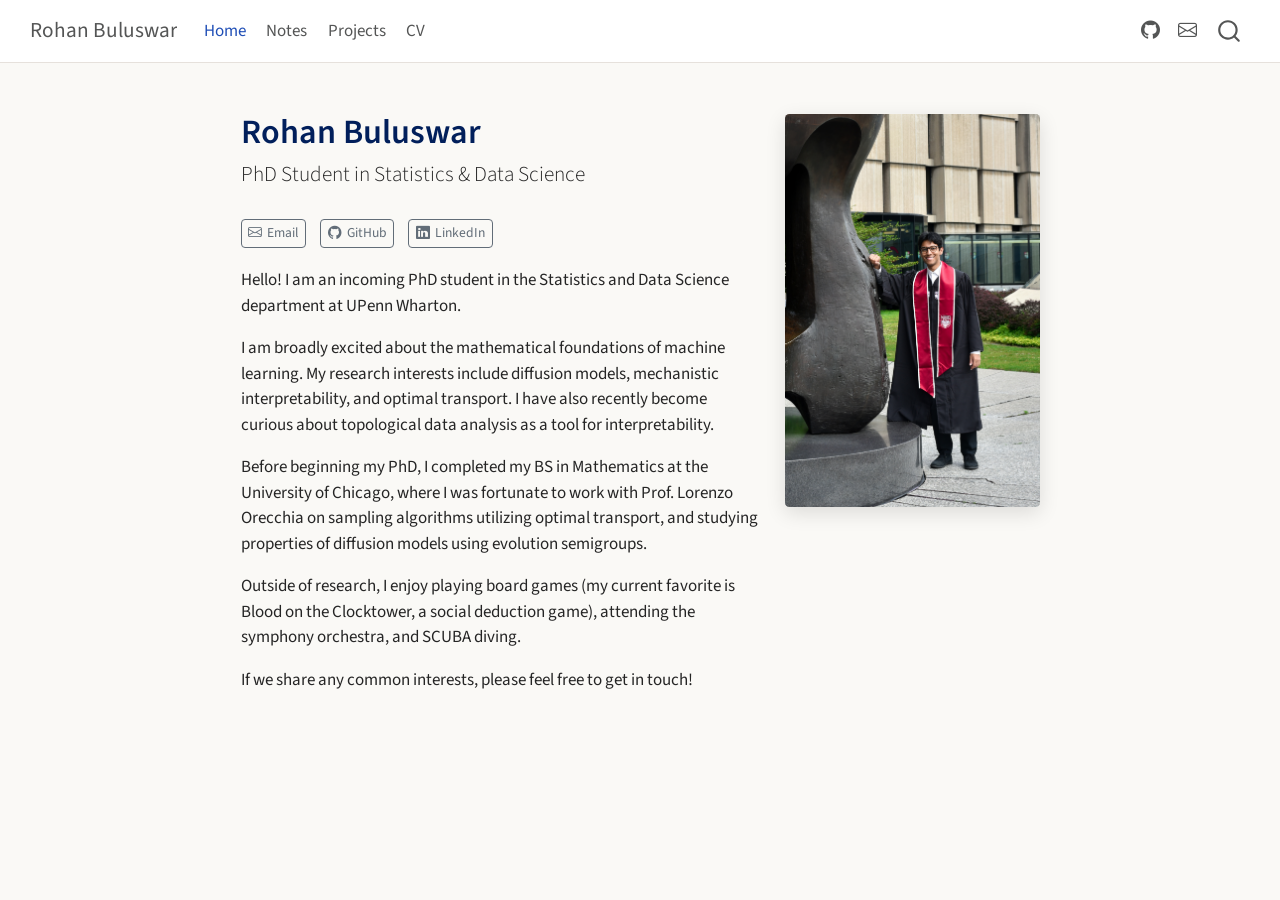
==== docs/index.html @ c15909c0 "Initial personal website" ====
<!DOCTYPE html>
<html xmlns="http://www.w3.org/1999/xhtml" lang="en" xml:lang="en"><head>

<meta charset="utf-8">
<meta name="generator" content="quarto-1.9.38">

<meta name="viewport" content="width=device-width, initial-scale=1.0, user-scalable=yes">


<title>Rohan Buluswar</title>
<style>
/* Default styles provided by pandoc.
** See https://pandoc.org/MANUAL.html#variables-for-html for config info.
*/
code{white-space: pre-wrap;}
span.smallcaps{font-variant: small-caps;}
div.columns{display: flex; gap: min(4vw, 1.5em);}
div.column{flex: auto; overflow-x: auto;}
div.hanging-indent{margin-left: 1.5em; text-indent: -1.5em;}
ul.task-list{list-style: none;}
ul.task-list li input[type="checkbox"] {
  width: 0.8em;
  margin: 0 0.8em 0.2em -1em; /* quarto-specific, see https://github.com/quarto-dev/quarto-cli/issues/4556 */ 
  vertical-align: middle;
}
</style>


<script src="site_libs/quarto-nav/quarto-nav.js"></script>
<script src="site_libs/quarto-nav/headroom.min.js"></script>
<script src="site_libs/clipboard/clipboard.min.js"></script>
<script src="site_libs/quarto-search/autocomplete.umd.js"></script>
<script src="site_libs/quarto-search/fuse.min.js"></script>
<script src="site_libs/quarto-search/quarto-search.js"></script>
<meta name="quarto:offset" content="./">
<script src="site_libs/quarto-html/quarto.js" type="module"></script>
<script src="site_libs/quarto-html/tabsets/tabsets.js" type="module"></script>
<script src="site_libs/quarto-html/popper.min.js"></script>
<script src="site_libs/quarto-html/tippy.umd.min.js"></script>
<link href="site_libs/quarto-html/tippy.css" rel="stylesheet">
<link href="site_libs/quarto-html/quarto-syntax-highlighting-15634bcf2e68342d4ad2dfa704d543f6.css" rel="stylesheet" id="quarto-text-highlighting-styles">
<script src="site_libs/bootstrap/bootstrap.min.js"></script>
<link href="site_libs/bootstrap/bootstrap-icons.css" rel="stylesheet">
<link href="site_libs/bootstrap/bootstrap-158031087360bce0ff56dc785ce39e06.min.css" rel="stylesheet" append-hash="true" id="quarto-bootstrap" data-mode="light">
<script id="quarto-search-options" type="application/json">{
  "location": "navbar",
  "copy-button": false,
  "collapse-after": 3,
  "panel-placement": "end",
  "type": "overlay",
  "limit": 50,
  "keyboard-shortcut": [
    "f",
    "/",
    "s"
  ],
  "show-item-context": false,
  "language": {
    "search-no-results-text": "No results",
    "search-matching-documents-text": "matching documents",
    "search-copy-link-title": "Copy link to search",
    "search-hide-matches-text": "Hide additional matches",
    "search-more-match-text": "more match in this document",
    "search-more-matches-text": "more matches in this document",
    "search-clear-button-title": "Clear",
    "search-text-placeholder": "",
    "search-detached-cancel-button-title": "Cancel",
    "search-submit-button-title": "Submit",
    "search-label": "Search"
  }
}</script>


<link rel="stylesheet" href="styles.css">
</head>

<body class="nav-fixed fullcontent quarto-light">

<div id="quarto-search-results"></div>
  <header id="quarto-header" class="headroom fixed-top">
    <nav class="navbar navbar-expand-lg " data-bs-theme="dark">
      <div class="navbar-container container-fluid">
      <div class="navbar-brand-container mx-auto">
    <a class="navbar-brand" href="./index.html">
    <span class="navbar-title">Rohan Buluswar</span>
    </a>
  </div>
            <div id="quarto-search" class="" title="Search"></div>
          <button class="navbar-toggler" type="button" data-bs-toggle="collapse" data-bs-target="#navbarCollapse" aria-controls="navbarCollapse" role="menu" aria-expanded="false" aria-label="Toggle navigation" onclick="if (window.quartoToggleHeadroom) { window.quartoToggleHeadroom(); }">
  <span class="navbar-toggler-icon"></span>
</button>
          <div class="collapse navbar-collapse" id="navbarCollapse">
            <ul class="navbar-nav navbar-nav-scroll me-auto">
  <li class="nav-item">
    <a class="nav-link active" href="./index.html" aria-current="page"> 
<span class="menu-text">Home</span></a>
  </li>  
  <li class="nav-item">
    <a class="nav-link" href="./notes.html"> 
<span class="menu-text">Notes</span></a>
  </li>  
  <li class="nav-item">
    <a class="nav-link" href="./projects.html"> 
<span class="menu-text">Projects</span></a>
  </li>  
  <li class="nav-item">
    <a class="nav-link" href="./cv.html"> 
<span class="menu-text">CV</span></a>
  </li>  
</ul>
            <ul class="navbar-nav navbar-nav-scroll ms-auto">
  <li class="nav-item compact">
    <a class="nav-link" href="https://github.com/rbuluswar"> <i class="bi bi-github" role="img">
</i> 
<span class="menu-text"></span></a>
  </li>  
  <li class="nav-item compact">
    <a class="nav-link" href="mailto:buluswar@wharton.upenn.edu"> <i class="bi bi-envelope" role="img">
</i> 
<span class="menu-text"></span></a>
  </li>  
</ul>
          </div> <!-- /navcollapse -->
            <div class="quarto-navbar-tools">
</div>
      </div> <!-- /container-fluid -->
    </nav>
</header>
<!-- content -->
<div id="quarto-content" class="quarto-container page-columns page-rows-contents page-layout-article page-navbar">
<!-- sidebar -->
<!-- margin-sidebar -->
    
<!-- main -->
<div class="quarto-about-solana column-body">
  <div class="about-entity">
    <div class="entity-contents">
      <header id="title-block-header" class="quarto-title-block default">
<div class="quarto-title">
<h1 class="title">Rohan Buluswar</h1>
<p class="subtitle lead">PhD Student in Statistics &amp; Data Science</p>
</div>
<div class="quarto-title-meta">
  </div>
</header> <div class="about-links">
  <a href="mailto:buluswar@wharton.upenn.edu" class="about-link" rel="" target="">
    <i class="bi bi-envelope"></i>
     <span class="about-link-text">Email</span>
  </a>
  <a href="https://github.com/rbuluswar" class="about-link" rel="" target="">
    <i class="bi bi-github"></i>
     <span class="about-link-text">GitHub</span>
  </a>
  <a href="https://www.linkedin.com/in/rohan-buluswar-81295524b/" class="about-link" rel="" target="">
    <i class="bi bi-linkedin"></i>
     <span class="about-link-text">LinkedIn</span>
  </a>
</div>
      <div class="about-contents"><main class="content" id="quarto-document-content">
<p>Hello! I am an incoming PhD student in the Statistics and Data Science department at UPenn Wharton.</p>
<p>I am broadly excited about the mathematical foundations of machine learning. My research interests include diffusion models, mechanistic interpretability, and optimal transport. I have also recently become curious about topological data analysis as a tool for interpretability.</p>
<p>Before beginning my PhD, I completed my BS in Mathematics at the University of Chicago, where I was fortunate to work with Prof.&nbsp;Lorenzo Orecchia on sampling algorithms utilizing optimal transport, and studying properties of diffusion models using evolution semigroups.</p>
<p>Outside of research, I enjoy playing board games (my current favorite is Blood on the Clocktower, a social deduction game), attending the symphony orchestra, and SCUBA diving.</p>
<p>If we share any common interests, please feel free to get in touch!</p>


</main></div>
    </div>
    <img src="profile.jpg" class="about-image
  rounded " style="width: 15em;">
  </div>
</div>
 <!-- /main -->
<script id="quarto-html-after-body" type="application/javascript">
  window.document.addEventListener("DOMContentLoaded", function (event) {
    const isCodeAnnotation = (el) => {
      for (const clz of el.classList) {
        if (clz.startsWith('code-annotation-')) {                     
          return true;
        }
      }
      return false;
    }
    const onCopySuccess = function(e) {
      // button target
      const button = e.trigger;
      // don't keep focus
      button.blur();
      // flash "checked"
      button.classList.add('code-copy-button-checked');
      var currentTitle = button.getAttribute("title");
      button.setAttribute("title", "Copied!");
      let tooltip;
      if (window.bootstrap) {
        button.setAttribute("data-bs-toggle", "tooltip");
        button.setAttribute("data-bs-placement", "left");
        button.setAttribute("data-bs-title", "Copied!");
        tooltip = new bootstrap.Tooltip(button, 
          { trigger: "manual", 
            customClass: "code-copy-button-tooltip",
            offset: [0, -8]});
        tooltip.show();    
      }
      setTimeout(function() {
        if (tooltip) {
          tooltip.hide();
          button.removeAttribute("data-bs-title");
          button.removeAttribute("data-bs-toggle");
          button.removeAttribute("data-bs-placement");
        }
        button.setAttribute("title", currentTitle);
        button.classList.remove('code-copy-button-checked');
      }, 1000);
      // clear code selection
      e.clearSelection();
    }
    const getTextToCopy = function(trigger) {
      const outerScaffold = trigger.parentElement.cloneNode(true);
      const codeEl = outerScaffold.querySelector('code');
      for (const childEl of codeEl.children) {
        if (isCodeAnnotation(childEl)) {
          childEl.remove();
        }
      }
      return codeEl.innerText;
    }
    const clipboard = new window.ClipboardJS('.code-copy-button:not([data-in-quarto-modal])', {
      text: getTextToCopy
    });
    clipboard.on('success', onCopySuccess);
    if (window.document.getElementById('quarto-embedded-source-code-modal')) {
      const clipboardModal = new window.ClipboardJS('.code-copy-button[data-in-quarto-modal]', {
        text: getTextToCopy,
        container: window.document.getElementById('quarto-embedded-source-code-modal')
      });
      clipboardModal.on('success', onCopySuccess);
    }
      var localhostRegex = new RegExp(/^(?:http|https):\/\/localhost\:?[0-9]*\//);
      var mailtoRegex = new RegExp(/^mailto:/);
        var filterRegex = new RegExp('/' + window.location.host + '/');
      var isInternal = (href) => {
          return filterRegex.test(href) || localhostRegex.test(href) || mailtoRegex.test(href);
      }
      // Inspect non-navigation links and adorn them if external
     var links = window.document.querySelectorAll('a[href]:not(.nav-link):not(.navbar-brand):not(.toc-action):not(.sidebar-link):not(.sidebar-item-toggle):not(.pagination-link):not(.no-external):not([aria-hidden]):not(.dropdown-item):not(.quarto-navigation-tool):not(.about-link)');
      for (var i=0; i<links.length; i++) {
        const link = links[i];
        if (!isInternal(link.href)) {
          // undo the damage that might have been done by quarto-nav.js in the case of
          // links that we want to consider external
          if (link.dataset.originalHref !== undefined) {
            link.href = link.dataset.originalHref;
          }
        }
      }
    function tippyHover(el, contentFn, onTriggerFn, onUntriggerFn) {
      const config = {
        allowHTML: true,
        maxWidth: 500,
        delay: 100,
        arrow: false,
        appendTo: function(el) {
            return el.parentElement;
        },
        interactive: true,
        interactiveBorder: 10,
        theme: 'quarto',
        placement: 'bottom-start',
      };
      if (contentFn) {
        config.content = contentFn;
      }
      if (onTriggerFn) {
        config.onTrigger = onTriggerFn;
      }
      if (onUntriggerFn) {
        config.onUntrigger = onUntriggerFn;
      }
      window.tippy(el, config); 
    }
    const noterefs = window.document.querySelectorAll('a[role="doc-noteref"]');
    for (var i=0; i<noterefs.length; i++) {
      const ref = noterefs[i];
      tippyHover(ref, function() {
        // use id or data attribute instead here
        let href = ref.getAttribute('data-footnote-href') || ref.getAttribute('href');
        try { href = new URL(href).hash; } catch {}
        const id = href.replace(/^#\/?/, "");
        const note = window.document.getElementById(id);
        if (note) {
          return note.innerHTML;
        } else {
          return "";
        }
      });
    }
    const xrefs = window.document.querySelectorAll('a.quarto-xref');
    const processXRef = (id, note) => {
      // Strip column container classes
      const stripColumnClz = (el) => {
        el.classList.remove("page-full", "page-columns");
        if (el.children) {
          for (const child of el.children) {
            stripColumnClz(child);
          }
        }
      }
      stripColumnClz(note)
      if (id === null || id.startsWith('sec-')) {
        // Special case sections, only their first couple elements
        const container = document.createElement("div");
        if (note.children && note.children.length > 2) {
          container.appendChild(note.children[0].cloneNode(true));
          for (let i = 1; i < note.children.length; i++) {
            const child = note.children[i];
            if (child.tagName === "P" && child.innerText === "") {
              continue;
            } else {
              container.appendChild(child.cloneNode(true));
              break;
            }
          }
          if (window.Quarto?.typesetMath) {
            window.Quarto.typesetMath(container);
          }
          return container.innerHTML
        } else {
          if (window.Quarto?.typesetMath) {
            window.Quarto.typesetMath(note);
          }
          return note.innerHTML;
        }
      } else {
        // Remove any anchor links if they are present
        const anchorLink = note.querySelector('a.anchorjs-link');
        if (anchorLink) {
          anchorLink.remove();
        }
        if (window.Quarto?.typesetMath) {
          window.Quarto.typesetMath(note);
        }
        if (note.classList.contains("callout")) {
          return note.outerHTML;
        } else {
          return note.innerHTML;
        }
      }
    }
    for (var i=0; i<xrefs.length; i++) {
      const xref = xrefs[i];
      tippyHover(xref, undefined, function(instance) {
        instance.disable();
        let url = xref.getAttribute('href');
        let hash = undefined; 
        if (url.startsWith('#')) {
          hash = url;
        } else {
          try { hash = new URL(url).hash; } catch {}
        }
        if (hash) {
          const id = hash.replace(/^#\/?/, "");
          const note = window.document.getElementById(id);
          if (note !== null) {
            try {
              const html = processXRef(id, note.cloneNode(true));
              instance.setContent(html);
            } finally {
              instance.enable();
              instance.show();
            }
          } else {
            // See if we can fetch this
            fetch(url.split('#')[0])
            .then(res => res.text())
            .then(html => {
              const parser = new DOMParser();
              const htmlDoc = parser.parseFromString(html, "text/html");
              const note = htmlDoc.getElementById(id);
              if (note !== null) {
                const html = processXRef(id, note);
                instance.setContent(html);
              } 
            }).finally(() => {
              instance.enable();
              instance.show();
            });
          }
        } else {
          // See if we can fetch a full url (with no hash to target)
          // This is a special case and we should probably do some content thinning / targeting
          fetch(url)
          .then(res => res.text())
          .then(html => {
            const parser = new DOMParser();
            const htmlDoc = parser.parseFromString(html, "text/html");
            const note = htmlDoc.querySelector('main.content');
            if (note !== null) {
              // This should only happen for chapter cross references
              // (since there is no id in the URL)
              // remove the first header
              if (note.children.length > 0 && note.children[0].tagName === "HEADER") {
                note.children[0].remove();
              }
              const html = processXRef(null, note);
              instance.setContent(html);
            } 
          }).finally(() => {
            instance.enable();
            instance.show();
          });
        }
      }, function(instance) {
      });
    }
        let selectedAnnoteEl;
        const selectorForAnnotation = ( cell, annotation) => {
          let cellAttr = 'data-code-cell="' + cell + '"';
          let lineAttr = 'data-code-annotation="' +  annotation + '"';
          const selector = 'span[' + cellAttr + '][' + lineAttr + ']';
          return selector;
        }
        const selectCodeLines = (annoteEl) => {
          const doc = window.document;
          const targetCell = annoteEl.getAttribute("data-target-cell");
          const targetAnnotation = annoteEl.getAttribute("data-target-annotation");
          const annoteSpan = window.document.querySelector(selectorForAnnotation(targetCell, targetAnnotation));
          const lines = annoteSpan.getAttribute("data-code-lines").split(",");
          const lineIds = lines.map((line) => {
            return targetCell + "-" + line;
          })
          let top = null;
          let height = null;
          let parent = null;
          if (lineIds.length > 0) {
              //compute the position of the single el (top and bottom and make a div)
              const el = window.document.getElementById(lineIds[0]);
              top = el.offsetTop;
              height = el.offsetHeight;
              parent = el.parentElement.parentElement;
            if (lineIds.length > 1) {
              const lastEl = window.document.getElementById(lineIds[lineIds.length - 1]);
              const bottom = lastEl.offsetTop + lastEl.offsetHeight;
              height = bottom - top;
            }
            if (top !== null && height !== null && parent !== null) {
              // cook up a div (if necessary) and position it 
              let div = window.document.getElementById("code-annotation-line-highlight");
              if (div === null) {
                div = window.document.createElement("div");
                div.setAttribute("id", "code-annotation-line-highlight");
                div.style.position = 'absolute';
                parent.appendChild(div);
              }
              div.style.top = top - 2 + "px";
              div.style.height = height + 4 + "px";
              div.style.left = 0;
              let gutterDiv = window.document.getElementById("code-annotation-line-highlight-gutter");
              if (gutterDiv === null) {
                gutterDiv = window.document.createElement("div");
                gutterDiv.setAttribute("id", "code-annotation-line-highlight-gutter");
                gutterDiv.style.position = 'absolute';
                const codeCell = window.document.getElementById(targetCell);
                const gutter = codeCell.querySelector('.code-annotation-gutter');
                gutter.appendChild(gutterDiv);
              }
              gutterDiv.style.top = top - 2 + "px";
              gutterDiv.style.height = height + 4 + "px";
            }
            selectedAnnoteEl = annoteEl;
          }
        };
        const unselectCodeLines = () => {
          const elementsIds = ["code-annotation-line-highlight", "code-annotation-line-highlight-gutter"];
          elementsIds.forEach((elId) => {
            const div = window.document.getElementById(elId);
            if (div) {
              div.remove();
            }
          });
          selectedAnnoteEl = undefined;
        };
          // Handle positioning of the toggle
      window.addEventListener(
        "resize",
        throttle(() => {
          elRect = undefined;
          if (selectedAnnoteEl) {
            selectCodeLines(selectedAnnoteEl);
          }
        }, 10)
      );
      function throttle(fn, ms) {
      let throttle = false;
      let timer;
        return (...args) => {
          if(!throttle) { // first call gets through
              fn.apply(this, args);
              throttle = true;
          } else { // all the others get throttled
              if(timer) clearTimeout(timer); // cancel #2
              timer = setTimeout(() => {
                fn.apply(this, args);
                timer = throttle = false;
              }, ms);
          }
        };
      }
        // Attach click handler to the DT
        const annoteDls = window.document.querySelectorAll('dt[data-target-cell]');
        for (const annoteDlNode of annoteDls) {
          annoteDlNode.addEventListener('click', (event) => {
            const clickedEl = event.target;
            if (clickedEl !== selectedAnnoteEl) {
              unselectCodeLines();
              const activeEl = window.document.querySelector('dt[data-target-cell].code-annotation-active');
              if (activeEl) {
                activeEl.classList.remove('code-annotation-active');
              }
              selectCodeLines(clickedEl);
              clickedEl.classList.add('code-annotation-active');
            } else {
              // Unselect the line
              unselectCodeLines();
              clickedEl.classList.remove('code-annotation-active');
            }
          });
        }
    const findCites = (el) => {
      const parentEl = el.parentElement;
      if (parentEl) {
        const cites = parentEl.dataset.cites;
        if (cites) {
          return {
            el,
            cites: cites.split(' ')
          };
        } else {
          return findCites(el.parentElement)
        }
      } else {
        return undefined;
      }
    };
    var bibliorefs = window.document.querySelectorAll('a[role="doc-biblioref"]');
    for (var i=0; i<bibliorefs.length; i++) {
      const ref = bibliorefs[i];
      const citeInfo = findCites(ref);
      if (citeInfo) {
        tippyHover(citeInfo.el, function() {
          var popup = window.document.createElement('div');
          citeInfo.cites.forEach(function(cite) {
            var citeDiv = window.document.createElement('div');
            citeDiv.classList.add('hanging-indent');
            citeDiv.classList.add('csl-entry');
            var biblioDiv = window.document.getElementById('ref-' + cite);
            if (biblioDiv) {
              citeDiv.innerHTML = biblioDiv.innerHTML;
            }
            popup.appendChild(citeDiv);
          });
          return popup.innerHTML;
        });
      }
    }
  });
  </script>
</div> <!-- /content -->




</body></html>
---- docs/site_libs/quarto-html/tippy.css ----
.tippy-box[data-animation=fade][data-state=hidden]{opacity:0}[data-tippy-root]{max-width:calc(100vw - 10px)}.tippy-box{position:relative;background-color:#333;color:#fff;border-radius:4px;font-size:14px;line-height:1.4;white-space:normal;outline:0;transition-property:transform,visibility,opacity}.tippy-box[data-placement^=top]>.tippy-arrow{bottom:0}.tippy-box[data-placement^=top]>.tippy-arrow:before{bottom:-7px;left:0;border-width:8px 8px 0;border-top-color:initial;transform-origin:center top}.tippy-box[data-placement^=bottom]>.tippy-arrow{top:0}.tippy-box[data-placement^=bottom]>.tippy-arrow:before{top:-7px;left:0;border-width:0 8px 8px;border-bottom-color:initial;transform-origin:center bottom}.tippy-box[data-placement^=left]>.tippy-arrow{right:0}.tippy-box[data-placement^=left]>.tippy-arrow:before{border-width:8px 0 8px 8px;border-left-color:initial;right:-7px;transform-origin:center left}.tippy-box[data-placement^=right]>.tippy-arrow{left:0}.tippy-box[data-placement^=right]>.tippy-arrow:before{left:-7px;border-width:8px 8px 8px 0;border-right-color:initial;transform-origin:center right}.tippy-box[data-inertia][data-state=visible]{transition-timing-function:cubic-bezier(.54,1.5,.38,1.11)}.tippy-arrow{width:16px;height:16px;color:#333}.tippy-arrow:before{content:"";position:absolute;border-color:transparent;border-style:solid}.tippy-content{position:relative;padding:5px 9px;z-index:1}
---- docs/site_libs/quarto-html/quarto-syntax-highlighting-15634bcf2e68342d4ad2dfa704d543f6.css ----
/* quarto syntax highlight colors */
:root {
  --quarto-hl-ot-color: #003B4F;
  --quarto-hl-at-color: #657422;
  --quarto-hl-ss-color: #20794D;
  --quarto-hl-an-color: #5E5E5E;
  --quarto-hl-fu-color: #4758AB;
  --quarto-hl-st-color: #20794D;
  --quarto-hl-cf-color: #003B4F;
  --quarto-hl-op-color: #5E5E5E;
  --quarto-hl-er-color: #AD0000;
  --quarto-hl-bn-color: #AD0000;
  --quarto-hl-al-color: #AD0000;
  --quarto-hl-va-color: #111111;
  --quarto-hl-bu-color: inherit;
  --quarto-hl-ex-color: inherit;
  --quarto-hl-pp-color: #AD0000;
  --quarto-hl-in-color: #5E5E5E;
  --quarto-hl-vs-color: #20794D;
  --quarto-hl-wa-color: #5E5E5E;
  --quarto-hl-do-color: #5E5E5E;
  --quarto-hl-im-color: #00769E;
  --quarto-hl-ch-color: #20794D;
  --quarto-hl-dt-color: #AD0000;
  --quarto-hl-fl-color: #AD0000;
  --quarto-hl-co-color: #5E5E5E;
  --quarto-hl-cv-color: #5E5E5E;
  --quarto-hl-cn-color: #8f5902;
  --quarto-hl-sc-color: #5E5E5E;
  --quarto-hl-dv-color: #AD0000;
  --quarto-hl-kw-color: #003B4F;
}

/* other quarto variables */
:root {
  --quarto-font-monospace: SFMono-Regular, Menlo, Monaco, Consolas, "Liberation Mono", "Courier New", monospace;
}

/* syntax highlight based on Pandoc's rules */
pre > code.sourceCode > span {
  color: #003B4F;
}

code.sourceCode > span {
  color: #003B4F;
}

div.sourceCode,
div.sourceCode pre.sourceCode {
  color: #003B4F;
}

/* Normal */
code span {
  color: #003B4F;
}

/* Alert */
code span.al {
  color: #AD0000;
  font-style: inherit;
}

/* Annotation */
code span.an {
  color: #5E5E5E;
  font-style: inherit;
}

/* Attribute */
code span.at {
  color: #657422;
  font-style: inherit;
}

/* BaseN */
code span.bn {
  color: #AD0000;
  font-style: inherit;
}

/* BuiltIn */
code span.bu {
  font-style: inherit;
}

/* ControlFlow */
code span.cf {
  color: #003B4F;
  font-weight: bold;
  font-style: inherit;
}

/* Char */
code span.ch {
  color: #20794D;
  font-style: inherit;
}

/* Constant */
code span.cn {
  color: #8f5902;
  font-style: inherit;
}

/* Comment */
code span.co {
  color: #5E5E5E;
  font-style: inherit;
}

/* CommentVar */
code span.cv {
  color: #5E5E5E;
  font-style: italic;
}

/* Documentation */
code span.do {
  color: #5E5E5E;
  font-style: italic;
}

/* DataType */
code span.dt {
  color: #AD0000;
  font-style: inherit;
}

/* DecVal */
code span.dv {
  color: #AD0000;
  font-style: inherit;
}

/* Error */
code span.er {
  color: #AD0000;
  font-style: inherit;
}

/* Extension */
code span.ex {
  font-style: inherit;
}

/* Float */
code span.fl {
  color: #AD0000;
  font-style: inherit;
}

/* Function */
code span.fu {
  color: #4758AB;
  font-style: inherit;
}

/* Import */
code span.im {
  color: #00769E;
  font-style: inherit;
}

/* Information */
code span.in {
  color: #5E5E5E;
  font-style: inherit;
}

/* Keyword */
code span.kw {
  color: #003B4F;
  font-weight: bold;
  font-style: inherit;
}

/* Operator */
code span.op {
  color: #5E5E5E;
  font-style: inherit;
}

/* Other */
code span.ot {
  color: #003B4F;
  font-style: inherit;
}

/* Preprocessor */
code span.pp {
  color: #AD0000;
  font-style: inherit;
}

/* SpecialChar */
code span.sc {
  color: #5E5E5E;
  font-style: inherit;
}

/* SpecialString */
code span.ss {
  color: #20794D;
  font-style: inherit;
}

/* String */
code span.st {
  color: #20794D;
  font-style: inherit;
}

/* Variable */
code span.va {
  color: #111111;
  font-style: inherit;
}

/* VerbatimString */
code span.vs {
  color: #20794D;
  font-style: inherit;
}

/* Warning */
code span.wa {
  color: #5E5E5E;
  font-style: italic;
}

.prevent-inlining {
  content: "</";
}

/*# sourceMappingURL=f23921c56f73e400b49028c9186a1aa0.css.map */
---- docs/styles.css ----
/* Improve readability of homepage text */
.quarto-about-jolla .about-contents {
  max-width: 850px;
  margin-left: auto;
  margin-right: auto;
  text-align: left;
  line-height: 1.65;
}

/* Keep the introductory heading centered, if desired */
.quarto-about-jolla .about-entity {
  text-align: center;
}/* css styles */




/* Overall page */
body {
  background-color: #faf9f6;
  color: #252525;
}

/* Links */
a {
  color: #011F5B;
}

a:hover {
  color: #a52a55;
}

/* Navbar */
.navbar {
  background-color: #ffffff;
  border-bottom: 1px solid #e6e1dc;
}

/* Headings */
h1, h2, h3 {
  color: #011F5B;
  font-weight: 600;
}

/* Main text area */
.home-text {
  max-width: 800px;
  margin: 2rem auto;
  line-height: 1.7;
  font-size: 1.05rem;
}

/* Buttons */
.btn-primary {
  background-color: #7a1f3d;
  border-color: #7a1f3d;
}

.btn-primary:hover {
  background-color: #60162e;
  border-color: #60162e;
}


.about-image {
  border-radius: 12px;
  box-shadow: 0 6px 20px rgba(0, 0, 0, 0.12);
}
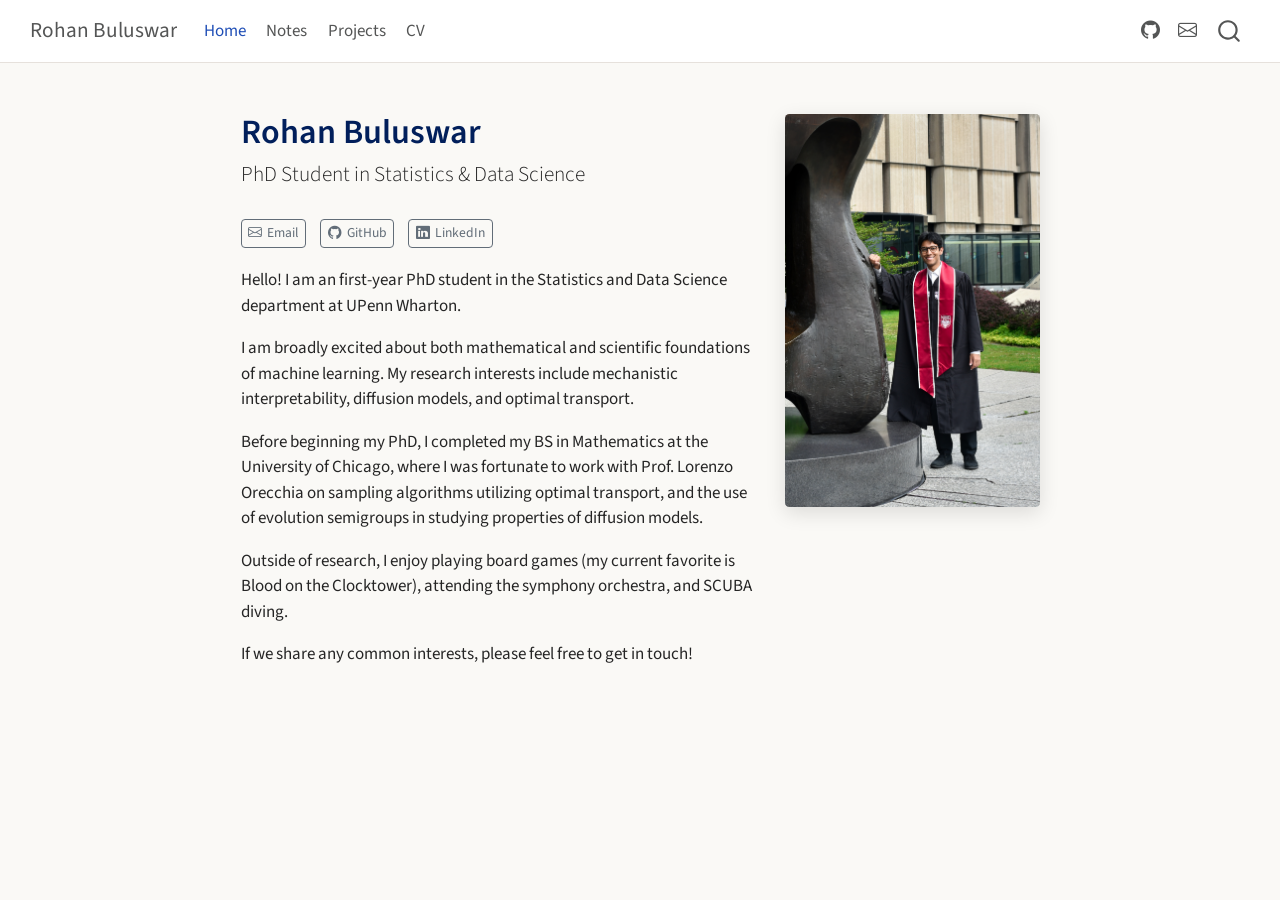
==== commit 160f8011: "updated research interests" ====
--- a/docs/index.html
+++ b/docs/index.html
@@ -157,10 +157,10 @@
   </a>
 </div>
       <div class="about-contents"><main class="content" id="quarto-document-content">
-<p>Hello! I am an incoming PhD student in the Statistics and Data Science department at UPenn Wharton.</p>
-<p>I am broadly excited about the mathematical foundations of machine learning. My research interests include diffusion models, mechanistic interpretability, and optimal transport. I have also recently become curious about topological data analysis as a tool for interpretability.</p>
-<p>Before beginning my PhD, I completed my BS in Mathematics at the University of Chicago, where I was fortunate to work with Prof.&nbsp;Lorenzo Orecchia on sampling algorithms utilizing optimal transport, and studying properties of diffusion models using evolution semigroups.</p>
-<p>Outside of research, I enjoy playing board games (my current favorite is Blood on the Clocktower, a social deduction game), attending the symphony orchestra, and SCUBA diving.</p>
+<p>Hello! I am an first-year PhD student in the Statistics and Data Science department at UPenn Wharton.</p>
+<p>I am broadly excited about both mathematical and scientific foundations of machine learning. My research interests include mechanistic interpretability, diffusion models, and optimal transport.</p>
+<p>Before beginning my PhD, I completed my BS in Mathematics at the University of Chicago, where I was fortunate to work with Prof.&nbsp;Lorenzo Orecchia on sampling algorithms utilizing optimal transport, and the use of evolution semigroups in studying properties of diffusion models.</p>
+<p>Outside of research, I enjoy playing board games (my current favorite is Blood on the Clocktower), attending the symphony orchestra, and SCUBA diving.</p>
 <p>If we share any common interests, please feel free to get in touch!</p>
 
 
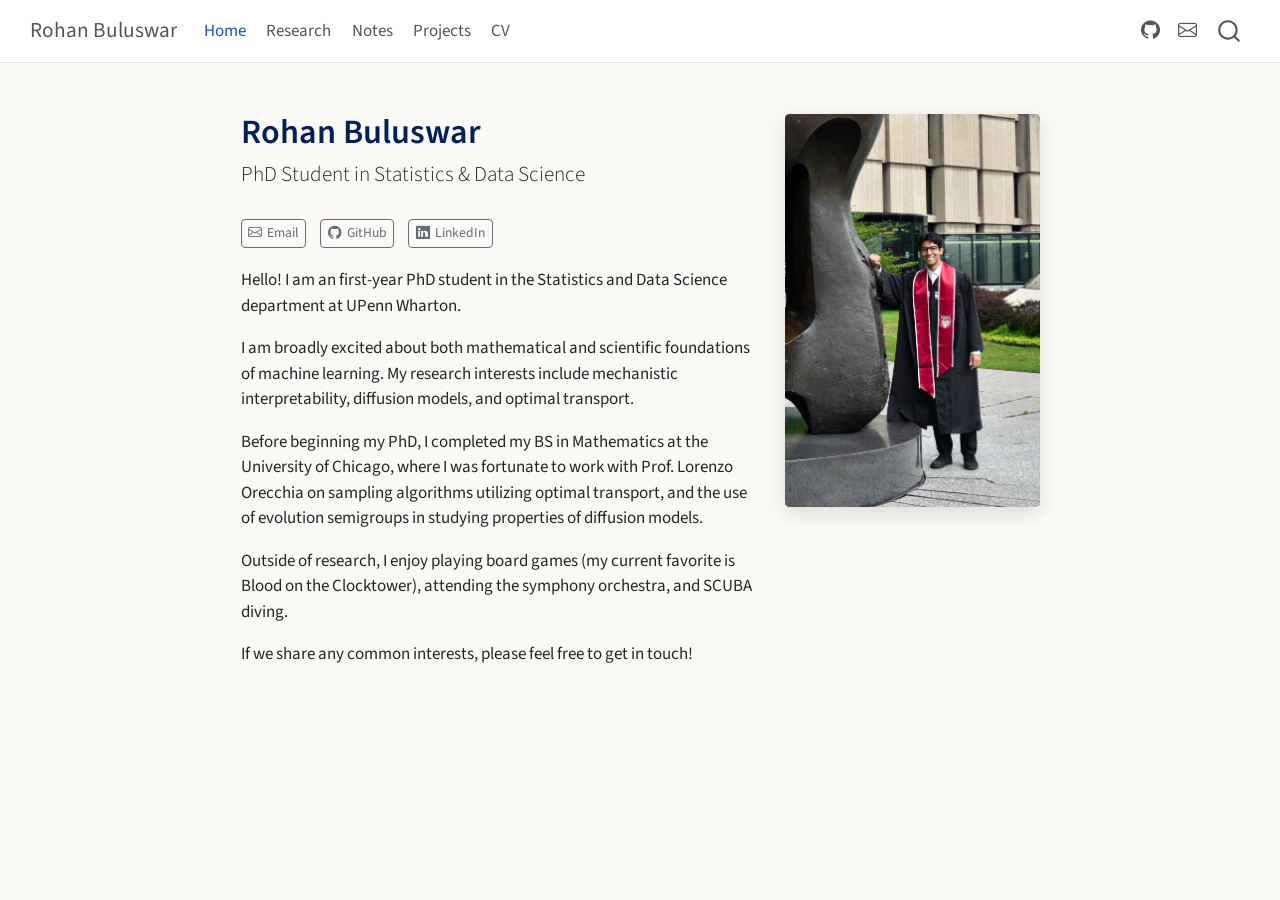
==== commit 308fc1f1: "Add research posts section" ====
--- a/docs/index.html
+++ b/docs/index.html
@@ -96,6 +96,10 @@
 <span class="menu-text">Home</span></a>
   </li>  
   <li class="nav-item">
+    <a class="nav-link" href="./posts/index.html"> 
+<span class="menu-text">Research</span></a>
+  </li>  
+  <li class="nav-item">
     <a class="nav-link" href="./notes.html"> 
 <span class="menu-text">Notes</span></a>
   </li>  
@@ -237,7 +241,7 @@
     }
       var localhostRegex = new RegExp(/^(?:http|https):\/\/localhost\:?[0-9]*\//);
       var mailtoRegex = new RegExp(/^mailto:/);
-        var filterRegex = new RegExp('/' + window.location.host + '/');
+        var filterRegex = new RegExp("https:\/\/rbuluswar\.github\.io");
       var isInternal = (href) => {
           return filterRegex.test(href) || localhostRegex.test(href) || mailtoRegex.test(href);
       }
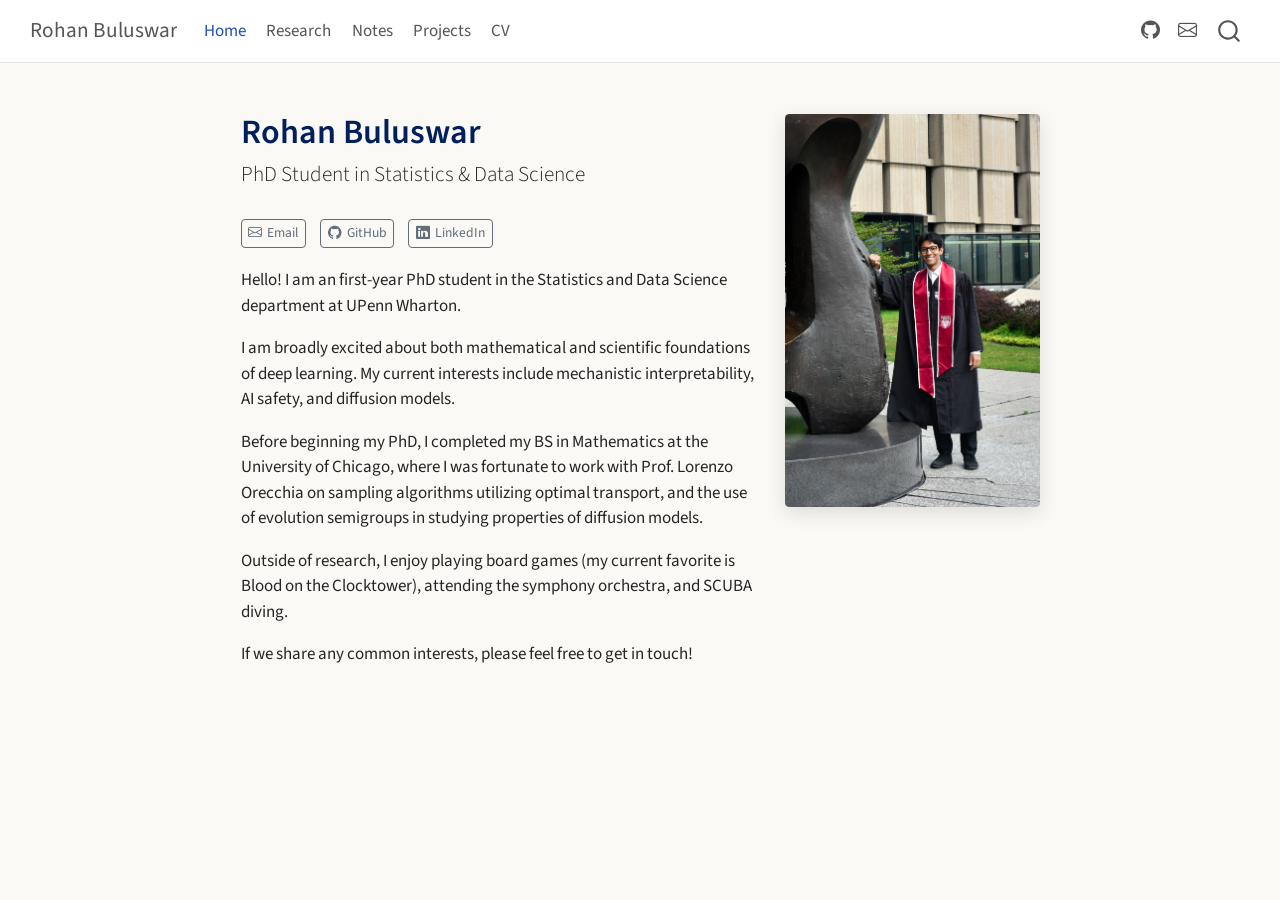
==== commit c0e27ba9: "Pin research navigation and update interests" ====
--- a/docs/index.html
+++ b/docs/index.html
@@ -27,7 +27,6 @@
 
 
 <script src="site_libs/quarto-nav/quarto-nav.js"></script>
-<script src="site_libs/quarto-nav/headroom.min.js"></script>
 <script src="site_libs/clipboard/clipboard.min.js"></script>
 <script src="site_libs/quarto-search/autocomplete.umd.js"></script>
 <script src="site_libs/quarto-search/fuse.min.js"></script>
@@ -162,7 +161,7 @@
 </div>
       <div class="about-contents"><main class="content" id="quarto-document-content">
 <p>Hello! I am an first-year PhD student in the Statistics and Data Science department at UPenn Wharton.</p>
-<p>I am broadly excited about both mathematical and scientific foundations of machine learning. My research interests include mechanistic interpretability, diffusion models, and optimal transport.</p>
+<p>I am broadly excited about both mathematical and scientific foundations of deep learning. My current interests include mechanistic interpretability, AI safety, and diffusion models.</p>
 <p>Before beginning my PhD, I completed my BS in Mathematics at the University of Chicago, where I was fortunate to work with Prof.&nbsp;Lorenzo Orecchia on sampling algorithms utilizing optimal transport, and the use of evolution semigroups in studying properties of diffusion models.</p>
 <p>Outside of research, I enjoy playing board games (my current favorite is Blood on the Clocktower), attending the symphony orchestra, and SCUBA diving.</p>
 <p>If we share any common interests, please feel free to get in touch!</p>
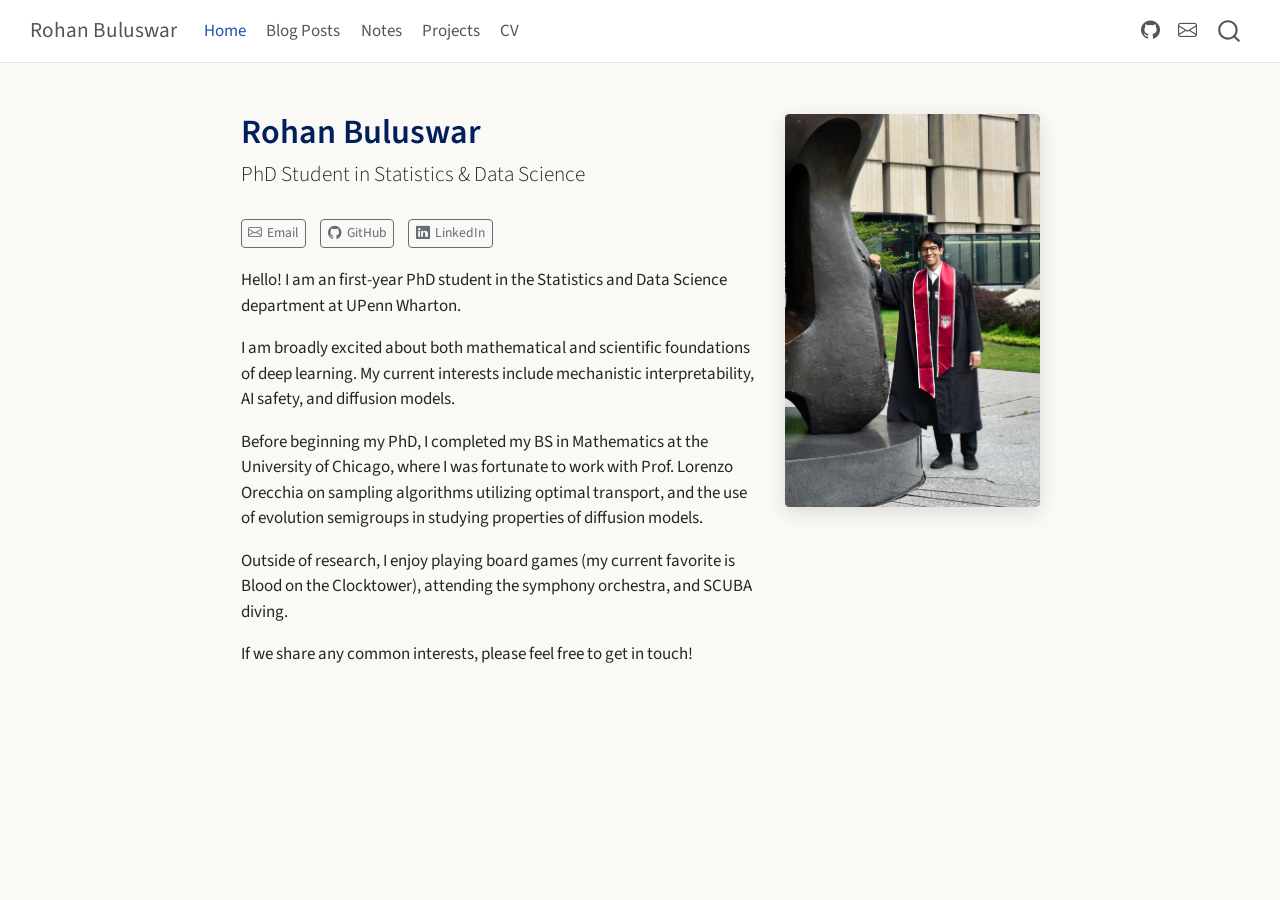
==== commit d99e6a42: "Rename research tab to blog posts" ====
--- a/docs/index.html
+++ b/docs/index.html
@@ -96,7 +96,7 @@
   </li>  
   <li class="nav-item">
     <a class="nav-link" href="./posts/index.html"> 
-<span class="menu-text">Research</span></a>
+<span class="menu-text">Blog Posts</span></a>
   </li>  
   <li class="nav-item">
     <a class="nav-link" href="./notes.html"> 
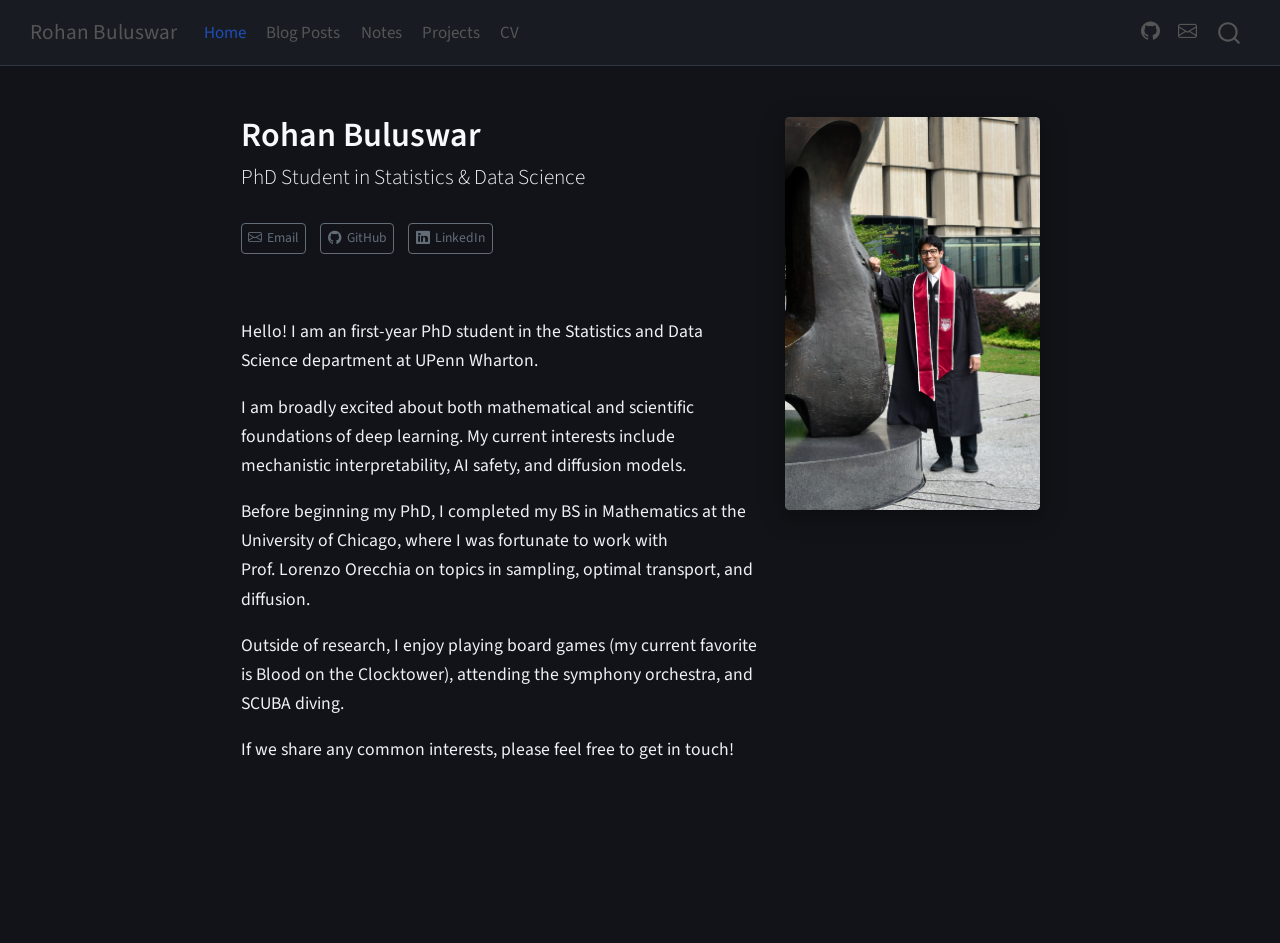
==== commit 8cf75b4d: "minor changes" ====
--- a/docs/index.html
+++ b/docs/index.html
@@ -162,7 +162,7 @@
       <div class="about-contents"><main class="content" id="quarto-document-content">
 <p>Hello! I am an first-year PhD student in the Statistics and Data Science department at UPenn Wharton.</p>
 <p>I am broadly excited about both mathematical and scientific foundations of deep learning. My current interests include mechanistic interpretability, AI safety, and diffusion models.</p>
-<p>Before beginning my PhD, I completed my BS in Mathematics at the University of Chicago, where I was fortunate to work with Prof.&nbsp;Lorenzo Orecchia on sampling algorithms utilizing optimal transport, and the use of evolution semigroups in studying properties of diffusion models.</p>
+<p>Before beginning my PhD, I completed my BS in Mathematics at the University of Chicago, where I was fortunate to work with Prof.&nbsp;Lorenzo Orecchia on topics in sampling, optimal transport, and diffusion.</p>
 <p>Outside of research, I enjoy playing board games (my current favorite is Blood on the Clocktower), attending the symphony orchestra, and SCUBA diving.</p>
 <p>If we share any common interests, please feel free to get in touch!</p>
 
--- a/docs/styles.css
+++ b/docs/styles.css
@@ -4,7 +4,7 @@
   margin-left: auto;
   margin-right: auto;
   text-align: left;
-  line-height: 1.65;
+  line-height: 1.7;
 }
 
 /* Keep the introductory heading centered, if desired */
@@ -17,29 +17,59 @@
 
 /* Overall page */
 body {
-  background-color: #faf9f6;
-  color: #252525;
+  background-color: #111318;
+  color: #eef1f5;
+  line-height: 1.65;
+}
+
+/* Keep prose readable without making the site feel cramped. */
+main.content {
+  max-width: 760px;
+  padding-top: 2.5rem;
+  padding-bottom: 4rem;
+}
+
+main.content p,
+main.content li {
+  font-size: 1.04rem;
 }
 
 /* Links */
 a {
-  color: #011F5B;
+  color: #9fc8ff;
 }
 
 a:hover {
-  color: #a52a55;
+  color: #d4b3ff;
 }
 
 /* Navbar */
 .navbar {
-  background-color: #ffffff;
-  border-bottom: 1px solid #e6e1dc;
+  background-color: #181b22;
+  border-bottom: 1px solid #303641;
 }
 
 /* Headings */
 h1, h2, h3 {
-  color: #011F5B;
+  color: #f7f9fc;
   font-weight: 600;
+}
+
+h1 {
+  margin-bottom: 1.5rem;
+  line-height: 1.15;
+}
+
+h2 {
+  margin-top: 2.75rem;
+  margin-bottom: 0.9rem;
+  line-height: 1.25;
+}
+
+h3 {
+  margin-top: 2rem;
+  margin-bottom: 0.65rem;
+  line-height: 1.3;
 }
 
 /* Main text area */
@@ -50,21 +80,77 @@
   font-size: 1.05rem;
 }
 
+/* Project listings */
+.project-entry {
+  margin: 0 0 3.25rem;
+}
+
+.project-entry h2 {
+  margin-top: 0;
+  margin-bottom: 0.55rem;
+}
+
+.project-meta {
+  margin: 0 0 1rem;
+  color: #aeb7c4;
+  font-size: 0.86rem !important;
+  letter-spacing: 0.035em;
+  text-transform: uppercase;
+}
+
+.project-links {
+  margin-top: 1.2rem;
+  font-size: 0.96rem !important;
+}
+
+.project-links a {
+  font-weight: 600;
+}
+
+@media (max-width: 767px) {
+  main.content {
+    padding-top: 1.75rem;
+    padding-bottom: 2.5rem;
+  }
+
+  main.content p,
+  main.content li {
+    font-size: 1rem;
+  }
+}
+
 /* Buttons */
 .btn-primary {
-  background-color: #7a1f3d;
-  border-color: #7a1f3d;
+  background-color: #355d98;
+  border-color: #355d98;
 }
 
 .btn-primary:hover {
-  background-color: #60162e;
-  border-color: #60162e;
+  background-color: #4778bd;
+  border-color: #4778bd;
 }
 
 
 .about-image {
   border-radius: 12px;
-  box-shadow: 0 6px 20px rgba(0, 0, 0, 0.12);
+  box-shadow: 0 6px 24px rgba(0, 0, 0, 0.35);
+}
+
+/* Dark-scheme surfaces and secondary text. */
+pre,
+code {
+  background-color: #1b2028;
+  color: #e6edf7;
+}
+
+blockquote {
+  border-left-color: #465161;
+}
+
+.quarto-title-meta,
+.about-contents p,
+.project-entry p:not(.project-meta) {
+  color: #eef1f5;
 }
 
 
